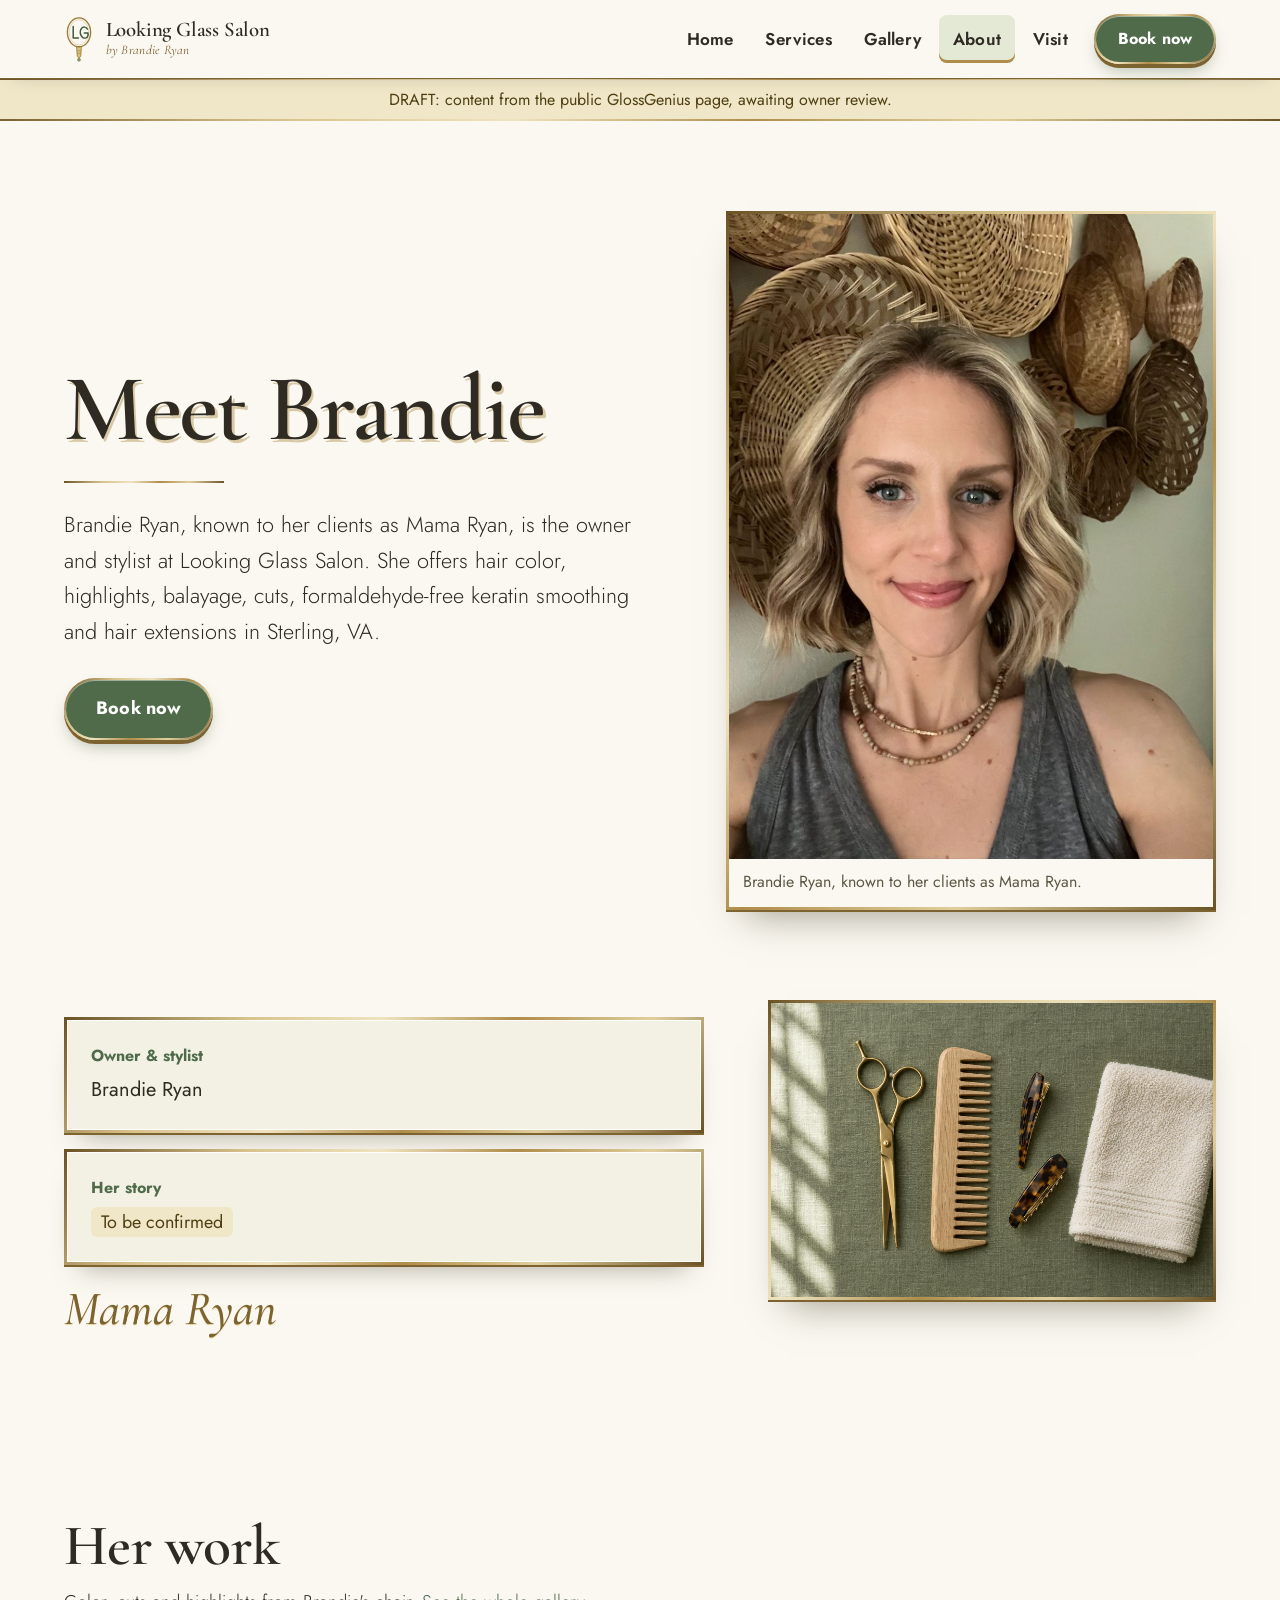
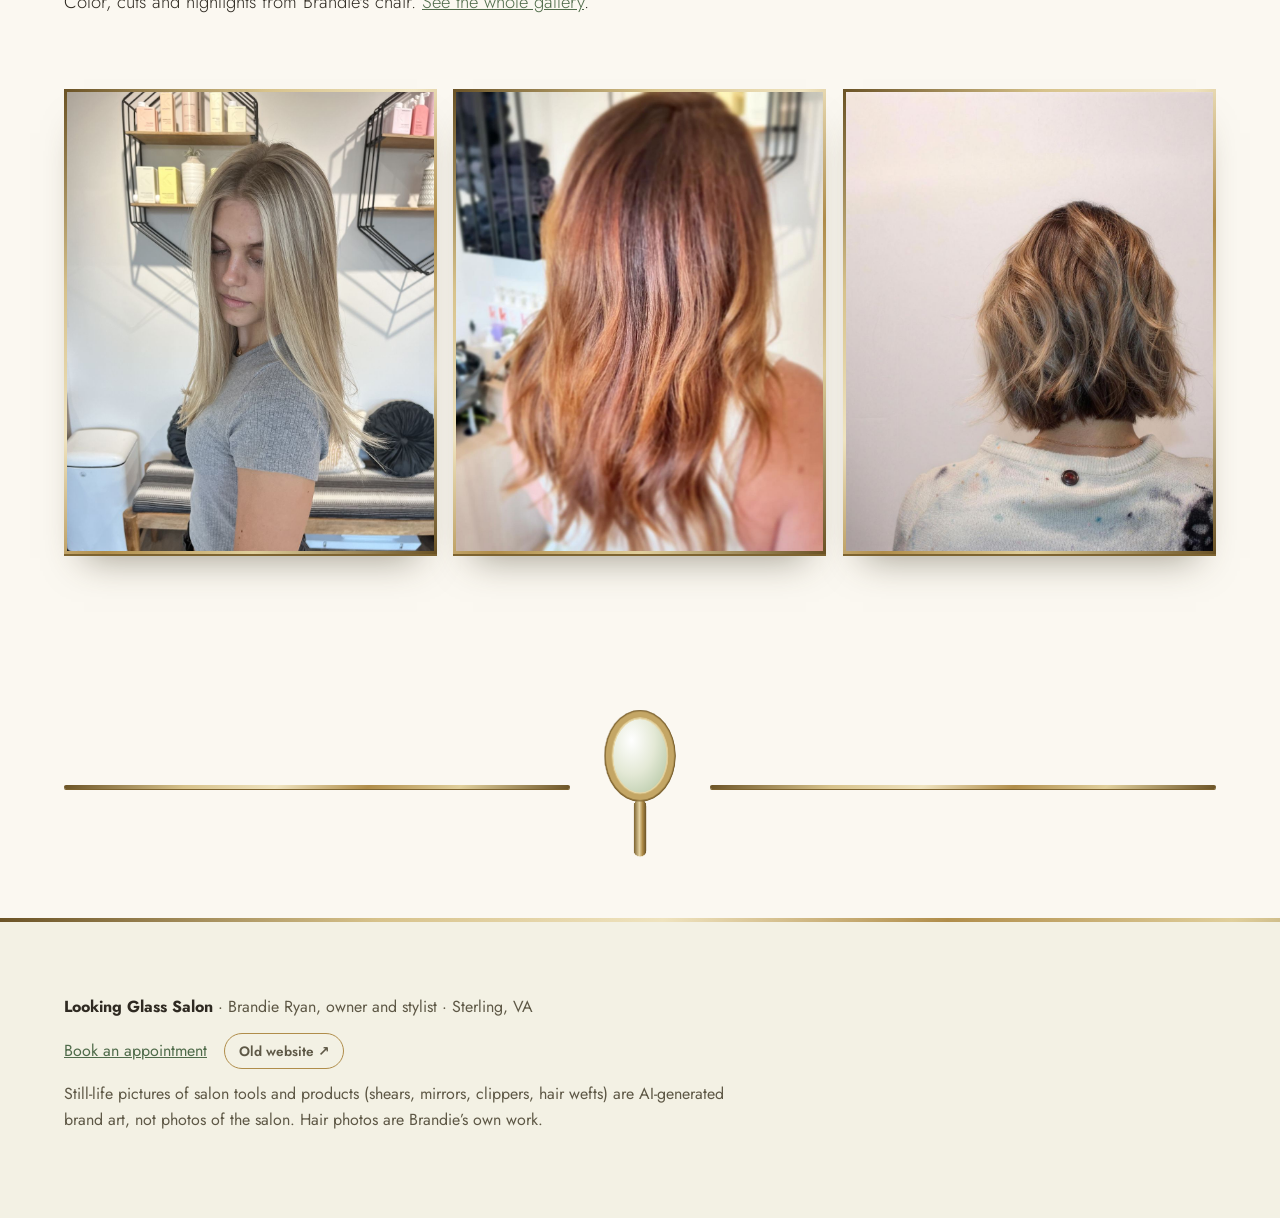
==== about.html @ b1e510aa "Looking Glass Salon site: starting point Copied from the first version of the site as it was before " ====
<!doctype html>
<html lang="en">
<head>
<meta charset="utf-8">
<meta name="viewport" content="width=device-width,initial-scale=1">
<title>Meet Brandie Ryan | Looking Glass Salon</title>
<meta name="description" content="Meet Brandie Ryan, owner and stylist at Looking Glass Salon in Sterling, VA.">
<meta name="robots" content="noindex">
<!-- REVIEW: remove noindex, add canonical + og:image + LocalBusiness JSON-LD once domain and facts are approved. -->
<link rel="icon" href="assets/favicon.svg" type="image/svg+xml">
<link rel="preconnect" href="https://fonts.googleapis.com">
<link rel="preconnect" href="https://fonts.gstatic.com" crossorigin>
<link rel="stylesheet" href="https://fonts.googleapis.com/css2?family=Cormorant+Garamond:ital,wght@0,400..700;1,400..700&family=Jost:wght@300..700&display=swap">
<link rel="stylesheet" href="css/style.css">
</head>
<body data-page="about">
<header id="site-header"></header>
<main id="main">
<section class="phero wrap">
<div><h1 class="rv">Meet Brandie</h1>
<p class="lede rv">Brandie Ryan, known to her clients as Mama Ryan, is the owner and stylist at Looking Glass Salon. She offers hair color, highlights, balayage, cuts, formaldehyde-free keratin smoothing and hair extensions in Sterling, VA.</p>
<p class="rv"><a class="btn big" data-book>Book now</a></p></div>
<figure class="pic brandie rv"><img src="assets/brandie.jpg" width="900" height="1200" alt="Brandie Ryan smiling, with a wavy blonde bob, in front of a wall of woven baskets" decoding="async"><figcaption>Brandie Ryan, known to her clients as Mama Ryan.</figcaption></figure>
</section>
<section class="wrap about-body">
<dl class="facts" style="grid-template-columns:1fr;padding:0">
<div class="fact rv"><dt>Owner &amp; stylist</dt><dd data-fact="owner.name"></dd></div>
<div class="fact rv"><dt>Her story</dt><dd data-fact="owner.bio"></dd></div>
<p class="sig rv" aria-hidden="true">Mama Ryan</p>
</dl>
<figure class="pic rv"><img src="assets/art/flatlay.jpg" width="1700" height="1129" alt="Brass shears, a wooden comb, two tortoiseshell clips and a folded towel laid out on sage-green linen" decoding="async"></figure>
</section>
<section class="wrap sec-h" aria-labelledby="work-h2">
<h2 id="work-h2" class="rv">Her work</h2>
<p class="rv">Color, cuts and highlights from Brandie's chair. <a href="gallery.html">See the whole gallery</a>.</p>
</section>
<section class="band wrap" aria-label="Examples of her work">
<figure class="pic rv"><img src="assets/gallery/ryan-48.jpg" width="1050" height="1400" alt="Long, straight blonde hair with a soft honey root blend" decoding="async"></figure><figure class="pic rv"><img src="assets/gallery/ryan-25.jpg" width="1050" height="1400" alt="Back view of long wavy copper hair with golden ends" decoding="async"></figure><figure class="pic rv"><img src="assets/hero/hero-bob.jpg" width="2000" height="1324" alt="Back view of a short, wavy bob with brown and caramel highlights against a plain wall" decoding="async"></figure>
</section>
</main>
<footer id="site-footer"></footer>
<script src="js/content.js"></script>
<script src="js/site.js"></script>
</body>
</html>
---- css/style.css ----
/* Looking Glass Salon. Earthy palette: warm cream and pale wood, sage and moss greens, muted brass trim. 3D depth on cards, photos, buttons and type. */
:root{color-scheme:light;--bg:#fbf8f1;--step1:#f3f1e4;--step2:#e4e9d6;--step3:#ebdfc6;--ink:#2f2a22;--muted:#5e5846;--accent:#4f6b4a;--accent-ink:#ffffff;
  --cream:#eadfc9;--cream-ink:#2f2a22;--plum:#3f5a3c;--warn:#f0e7c8;--warn-ink:#4f3f12;--pad:clamp(20px,5vw,72px);
  --gold:#b08d4a;--gold-lo:#7d6330;--gold-hi:#e3d2a2;
  --gold-grad:linear-gradient(135deg,#6b5326 0%,#d7c28b 24%,#efe3bf 42%,#b08d4a 60%,#e0cf9c 78%,#6b5326 100%)}
*{box-sizing:border-box}
html{scroll-behavior:smooth}
body{margin:0;background:var(--bg);color:var(--ink);font:400 1.0625rem/1.65 "Jost","Jost",system-ui,sans-serif}
h1,h2,h3,.brand,.btn,nav a,.menu-btn,.chips button,.svc-price,.svc-time,.svc-book{font-family:"Jost","Jost",system-ui,sans-serif}
h1,h2,h3{letter-spacing:-.03em;line-height:1.02;margin:0}
a{color:var(--accent)}
:focus-visible{outline:3px solid var(--accent);outline-offset:3px}
img{display:block;max-width:100%;height:auto}
.wrap{max-width:1440px;margin-inline:auto;padding-inline:var(--pad)}
.skip{position:absolute;left:-999px}.skip:focus{left:8px;top:8px;background:var(--step2);padding:8px;z-index:30}

/* header */
.bar{display:flex;flex-wrap:wrap;align-items:center;gap:12px;padding:14px var(--pad);max-width:1440px;margin:auto}
.brand{font-weight:800;font-size:1.2rem;color:var(--ink);text-decoration:none;margin-right:auto;letter-spacing:-.02em}
nav{display:flex;gap:4px;flex-wrap:wrap}
nav a{padding:10px 14px;color:var(--ink);text-decoration:none;border-radius:8px;min-height:44px;display:inline-flex;align-items:center;font-weight:600}
nav a:hover{background:var(--step2)}
nav a[aria-current]{background:var(--step2)}
.btn{--btn-bg:var(--accent);display:inline-flex;align-items:center;justify-content:center;min-height:44px;padding:10px 22px;border:2px solid transparent;
  background:linear-gradient(var(--btn-bg),var(--btn-bg)) padding-box,var(--gold-grad) border-box;color:var(--accent-ink);border-radius:999px;text-decoration:none;font-weight:700;font-size:1rem;
  box-shadow:0 4px 0 var(--gold-lo),0 10px 18px -6px rgba(63,90,60,.45),inset 0 1px 0 rgba(255,255,255,.45);transition:transform .15s ease-out,box-shadow .15s ease-out}
.btn:hover{transform:translateY(-2px);box-shadow:0 6px 0 var(--gold-lo),0 14px 22px -6px rgba(63,90,60,.5),inset 0 1px 0 rgba(255,255,255,.45)}
.btn:active{transform:translateY(3px);box-shadow:0 1px 0 var(--gold-lo),0 3px 8px -3px rgba(63,90,60,.4),inset 0 1px 0 rgba(255,255,255,.3)}
.btn.big{padding:14px 30px;font-size:1.125rem}
.cream .btn,.close .btn,.other-side .btn{--btn-bg:var(--plum);color:#fff}
.menu-btn{display:none;min-height:44px;padding:0 16px;background:var(--step2);border:0;color:var(--ink);border-radius:8px;font-size:1rem;font-weight:600}
@media(max-width:700px){.menu-btn{display:block}nav{display:none;order:5;width:100%;flex-direction:column}nav.open{display:flex}}
.review-banner{margin:0;padding:8px var(--pad);background:var(--warn);color:var(--warn-ink);font:1rem "Jost",system-ui,sans-serif;text-align:center}
.tbc{background:var(--warn);color:var(--warn-ink);padding:2px 10px;border-radius:6px;font:.9em "Jost",system-ui,sans-serif}
.float-book{position:fixed;right:16px;bottom:16px;z-index:20}

/* inner page opener: one big title, one plain sentence, one picture */
.phero{display:grid;grid-template-columns:minmax(0,1.1fr) minmax(0,.9fr);gap:clamp(24px,5vw,80px);align-items:center;padding-block:clamp(40px,7vw,96px)}
.phero h1{font-size:clamp(2.8rem,7.4vw,7rem);line-height:.95;letter-spacing:-.04em;font-weight:800}
.lede{margin:24px 0 28px;font-size:clamp(1.15rem,1.7vw,1.4rem);max-width:30em}
.pic{margin:0;position:relative;overflow:hidden}
.pic img{width:100%;object-fit:cover}
.pic figcaption{margin-top:10px;font-size:1rem;color:var(--muted)}
.pic.panel{background:var(--cream);padding:clamp(16px,3vw,40px)}
.pic.panel img{mix-blend-mode:multiply}
.pic.panel figcaption{color:#5e5846}
.pic.tall img{aspect-ratio:4/5;object-position:center 30%}
@media(max-width:860px){.phero{grid-template-columns:1fr}}

/* services */
.trust{display:flex;flex-wrap:wrap;gap:8px 28px;margin:0 0 24px;font:600 1rem "Jost",system-ui,sans-serif;color:var(--muted)}
.chips{display:flex;flex-wrap:wrap;gap:8px;margin:0 0 28px}
.chips button{min-height:44px;padding:0 20px;border-radius:999px;border:2px solid transparent;background:var(--step2);color:var(--ink);font-weight:600;font-size:1rem;cursor:pointer;transition:transform .15s ease-out}
.chips button:hover{transform:translateY(-2px)}.chips button:active{transform:scale(.97)}
.chips button[aria-pressed="true"]{background:linear-gradient(var(--accent),var(--accent)) padding-box,var(--gold-grad) border-box;color:var(--accent-ink)}
.svc-grid{display:grid;grid-template-columns:repeat(auto-fill,minmax(280px,1fr));gap:16px;padding-bottom:clamp(48px,8vw,120px)}
.svc-card{display:flex;flex-direction:column;padding:24px;border-radius:0;background:var(--step1);transition:transform .15s ease-out,background .2s}
.svc-card:hover{background:var(--step2)}
.svc-card h3{margin:0 0 10px;font-size:1.5rem;line-height:1.1}
.svc-desc{margin:0 0 18px;color:var(--muted);font-size:1rem}
.svc-foot{margin-top:auto;display:flex;justify-content:space-between;align-items:flex-end;gap:12px}
.svc-price{display:block;font-weight:800;font-size:2rem;letter-spacing:-.03em}
.svc-time{display:block;font-size:1rem;color:var(--muted)}
.svc-book{display:inline-flex;align-items:center;min-height:44px;padding:0 4px;font-weight:700;font-size:1rem;color:var(--accent);text-decoration:none}
.svc-book:hover{text-decoration:underline}

/* home: steps, split, close */
.steps h2{padding-block:clamp(48px,7vw,96px) 24px}
.steps ol{list-style:none;margin:0;padding:0}
.steps li{display:grid;grid-template-columns:minmax(0,1fr) minmax(0,.8fr);gap:clamp(16px,4vw,64px);align-items:end;padding:clamp(28px,4vw,56px) var(--pad)}
.steps li:nth-child(1){background:var(--step1)}.steps li:nth-child(2){background:var(--step2)}.steps li:nth-child(3){background:var(--step3)}
.steps h3{font-size:clamp(3.2rem,10.5vw,10rem);line-height:.9;letter-spacing:-.05em;font-weight:800}
.steps p{margin:0;font-size:1.25rem;max-width:26em}
@media(max-width:760px){.steps li{grid-template-columns:1fr}}
.split{display:grid;grid-template-columns:minmax(0,.85fr) minmax(0,1fr);gap:clamp(24px,5vw,80px);align-items:center;padding-block:clamp(56px,9vw,140px)}
.split h2{font-size:clamp(2.4rem,5vw,4.5rem);margin-bottom:24px}
.line{display:block;padding:18px 0;color:var(--ink);text-decoration:none;transition:transform .2s ease-out}
.line:hover{transform:translateX(8px)}
.line strong{display:block;font:800 1.5rem/1.15 "Jost",system-ui,sans-serif;letter-spacing:-.02em;color:var(--accent)}
.line span{display:block;margin-top:4px;color:var(--muted);font-size:1rem}
@media(max-width:860px){.split{grid-template-columns:1fr}}
.close{background:var(--cream);color:var(--cream-ink);padding:clamp(56px,10vw,150px) var(--pad)}
.close h2{font-size:clamp(3rem,11vw,10.5rem);line-height:.9;letter-spacing:-.05em;font-weight:800;max-width:10em}
.close p{margin:24px 0 28px;font-size:1.25rem;max-width:28em}

/* gallery, about, visit */
.grid{display:grid;grid-template-columns:repeat(auto-fill,minmax(260px,1fr));gap:16px;padding-bottom:clamp(40px,6vw,80px)}
.ph{display:grid;place-items:center;aspect-ratio:4/5;background:var(--step2);color:var(--muted);font:1rem "Jost",system-ui,sans-serif;text-align:center;padding:16px}
.grid figcaption{margin-top:10px;font-size:1rem;color:var(--muted);max-width:26em}
.facts{display:grid;grid-template-columns:repeat(auto-fit,minmax(280px,1fr));gap:16px;padding-bottom:clamp(40px,6vw,96px)}
.fact{background:var(--step1);padding:24px}
.fact dt{font:700 1rem "Jost",system-ui,sans-serif;color:var(--accent);margin-bottom:6px}
.fact dd{margin:0;font-size:1.25rem}
.prose{max-width:34em;font-size:1.25rem}
.about-body{display:grid;grid-template-columns:minmax(0,1fr) minmax(0,.7fr);gap:clamp(24px,5vw,80px);align-items:start;padding-bottom:clamp(48px,8vw,120px)}
@media(max-width:860px){.about-body{grid-template-columns:1fr}}
.other-side .btn{--btn-bg:var(--plum)}

/* footer */
footer{background:var(--step1);padding:clamp(40px,6vw,72px) var(--pad);font-size:1rem;color:var(--muted)}
footer p{margin:0 0 12px;max-width:42em}
footer strong{color:var(--ink)}

/* entrance motion: only when script runs and motion is allowed */
.js .rv{opacity:0;transform:translateY(26px);transition:opacity .7s ease-out,transform .8s cubic-bezier(.2,.7,.2,1)}
.js .rv.in{opacity:1;transform:none}
.js .rv.in.done{transition:transform .15s ease-out,background .2s,opacity .2s}
.js .pic img{transform:scale(1.08);transition:transform 1.8s cubic-bezier(.2,.7,.2,1)}
.js .pic.in img{transform:none}
@media(prefers-reduced-motion:reduce){html{scroll-behavior:auto}.btn,.line,.svc-card,.chips button{transition:none}}

/* ---- hero 3D, chrome wordmark, portal ---- */
.hero3d{height:360vh;position:relative;background:#fff;color:var(--ink)}
.hero3d .stage{position:sticky;top:0;height:100vh;height:100svh;overflow:hidden;
  background:radial-gradient(ellipse at 50% 40%,#dfe6cf 0%,#fbf8f1 70%)}
.hero3d canvas{position:absolute;inset:0;width:100%;height:100%;display:block}
.wordmark{z-index:2;position:absolute;inset:0;display:flex;flex-direction:column;align-items:flex-start;justify-content:center;text-align:left;
  padding:0 6vw;max-width:58%;will-change:transform,opacity;--shine:50%;transform-origin:left center;animation:wm-in .8s backwards ease-out}
.hero3d.tall .wordmark{max-width:none;align-items:center;justify-content:flex-start;text-align:center;padding:clamp(70px,13vh,130px) 8px 0;transform-origin:center top}
@keyframes wm-in{from{opacity:0;filter:blur(8px)}to{opacity:1;filter:none}}
.wordmark h1{margin:0;font-family:"Jost","Jost",system-ui,sans-serif;font-weight:800;letter-spacing:-.03em;
  font-size:clamp(2.6rem,9vw,8.5rem);line-height:.95}
.wordmark .chrome{display:block}
.hero3d.tall .wordmark h1{font-size:clamp(2.6rem,15vw,6rem)}
.hero3d.tall .wordmark .chrome{display:inline}
.chrome{display:inline-block;color:transparent;-webkit-background-clip:text;background-clip:text;
  background-image:linear-gradient(105deg,#6b5326 0%,#c4a665 16%,#8a6c2f 30%,#8fa883 46%,#4f6b4a 56%,#b08d4a 70%,#d7c28b 82%,#6b5326 100%);
  background-size:260% 100%;background-position:var(--shine) 50%;
  filter:drop-shadow(0 1px 0 #5c4220) drop-shadow(0 3px 0 #7d6330) drop-shadow(0 10px 14px rgba(100,80,40,.3))}
.salon{margin:18px 0 0;max-width:26em;font:500 clamp(1.15rem,2vw,1.35rem)/1.4 "Jost",system-ui,sans-serif;color:var(--muted)}
.cue{position:absolute;bottom:28px;left:0;right:0;text-align:center;margin:0;font:500 .95rem "Jost",system-ui,sans-serif;color:var(--muted)}
.tilt-btn{position:absolute;top:12px;right:12px;z-index:3;min-height:44px;padding:0 16px;border-radius:999px;border:1px solid #b08d4a;background:#fff;color:var(--plum);font:600 .95rem "Jost",system-ui,sans-serif}
.tilt-btn[hidden]{display:none}
.flash{position:absolute;inset:0;opacity:0;pointer-events:none;
  background:radial-gradient(circle at 50% 50%,#fff 0%,#f1eedd 45%,#b9c8a5 100%)}
.other-side{position:absolute;inset:0;opacity:0;display:flex;flex-direction:column;align-items:center;justify-content:center;
  text-align:center;padding:0 20px;color:#2f2a22;background:radial-gradient(ellipse at 50% 45%,#fff 0%,#f4f2e6 45%,#dfe6cf 100%);
  pointer-events:none;transition:opacity .9s ease-out}
.other-side.on{opacity:1;pointer-events:auto}
/* the line starts mirrored, then turns once in 3D to read the right way */
.other-side .through{margin:0;font:italic 500 clamp(2.4rem,7.5vw,5.6rem)/1.08 "Cormorant Garamond",Georgia,serif;letter-spacing:-.01em;color:#2f2a22;
  transform:perspective(1200px) rotateY(-180deg);opacity:0;
  transition:transform 2.2s cubic-bezier(.45,0,.2,1) .2s,opacity 1s ease-out .2s}
.other-side.on .through{transform:perspective(1200px) rotateY(0);opacity:1}
.os-eyebrow{margin:0 0 14px;font:600 .85rem/1 "Jost",system-ui,sans-serif;letter-spacing:.32em;text-transform:uppercase;color:var(--gold-lo)}
.os-rule{display:block;width:0;height:2px;margin:0 auto 26px;background:var(--gold-grad);transition:width 1.4s cubic-bezier(.22,1,.36,1) .1s}
.other-side.on .os-rule{width:min(220px,50vw)}
.other-side .os-eyebrow,.other-side .sub,.other-side .os-cta{opacity:0;transform:translateY(14px);transition:opacity .9s ease-out,transform 1.1s cubic-bezier(.22,1,.36,1)}
.other-side.on .os-eyebrow{opacity:1;transform:none;transition-delay:.05s}
.other-side.on .sub{opacity:1;transform:none;transition-delay:1.7s}
.other-side.on .os-cta{opacity:1;transform:none;transition-delay:2s}
.other-side .sub{margin:22px 0 28px;font:italic 1.2rem/1.5 "Cormorant Garamond",Georgia,serif;color:#5e5846}
.other-side .os-cta{margin:0}
.other-side .btn{--btn-bg:var(--plum);color:#fff}
/* CSS mirror shows only if 3D cannot run */
.css-mirror{display:none}
.hero3d.no3d .css-mirror{display:block;position:absolute;left:50%;top:50%;width:min(46vw,260px);aspect-ratio:3/4;transform:translate(-50%,-50%);
  border-radius:50%;border:10px solid #b08d4a;background:linear-gradient(135deg,#a9bf9a,#dfe6cf 45%,#f6f3e4 75%,#fff);
  box-shadow:0 0 60px rgba(100,80,40,.3)}
.hero3d.no3d canvas,.hero3d.no3d .tilt-btn{display:none}
.hero3d.no3d{height:auto}.hero3d.no3d .stage{position:relative;height:auto;min-height:100svh}
.hero3d.no3d .other-side{position:relative;opacity:1;margin-top:60vh;padding:48px 20px}
.hero3d.no3d .other-side .through{transform:none}
@media(prefers-reduced-motion:reduce){
  .hero3d{height:auto}.hero3d .stage{position:relative;height:auto;min-height:100svh}
  .hero3d .flash{display:none}.hero3d .cue{position:absolute;bottom:28px;left:0;right:0;text-align:center;margin:0;font:500 .95rem "Jost",system-ui,sans-serif;color:var(--muted)}
  .hero3d .other-side{position:relative;opacity:1!important;margin-top:60vh;padding:48px 20px;pointer-events:auto}
  .hero3d .other-side *{transition:none!important;opacity:1!important;transform:none!important}
  .hero3d .other-side .os-rule{width:min(220px,50vw)}
  .hero3d .other-side .through{transform:none}
}


.band{display:grid;grid-template-columns:repeat(2,minmax(0,1fr));gap:16px;padding-block:clamp(24px,4vw,56px) clamp(56px,8vw,120px)}
@media(max-width:700px){.band{grid-template-columns:1fr}}
.close{display:grid;grid-template-columns:minmax(0,1.2fr) minmax(0,.8fr);gap:clamp(24px,5vw,80px);align-items:center}
.close .pic.panel{background:transparent;padding:0}
@media(max-width:860px){.close{grid-template-columns:1fr}}

.band:has(figure:nth-child(3)){grid-template-columns:repeat(3,minmax(0,1fr))}
@media(max-width:860px){.band:has(figure:nth-child(3)){grid-template-columns:1fr}}
.pic.panel img{object-fit:contain}
.tall-fit img{max-height:min(560px,62vh);width:auto;margin-inline:auto}
.svc-top{display:flex;align-items:baseline;gap:12px;margin-bottom:14px}
.svc-card .svc-book{margin-top:auto}

.svc-card h3{margin:0 0 14px}
.svc-top{align-items:baseline;margin-bottom:12px}
.svc-top .svc-book{margin-left:auto;margin-top:0}
.svc-card .svc-desc{margin:0}

@media(max-width:700px){.bar>.btn{display:none}}

/* gallery tiles and viewer */
.tile{display:block;width:100%;padding:0;border:0;background:var(--step2);cursor:zoom-in;overflow:hidden}
.tile img{width:100%;aspect-ratio:1/1;object-fit:cover;transition:transform .5s cubic-bezier(.2,.7,.2,1)}
.tile:hover img{transform:scale(1.04)}
dialog#lightbox{border:0;padding:0;background:#fff;color:var(--ink);width:min(96vw,1100px);max-height:94vh}
dialog#lightbox::backdrop{background:rgba(40,36,26,.6)}
dialog#lightbox figure{margin:0;padding:12px 12px 72px}
dialog#lightbox img{max-height:76vh;width:auto;max-width:100%;margin-inline:auto;object-fit:contain}
dialog#lightbox figcaption{margin:12px auto 0;max-width:40em;text-align:center;font-size:1rem;color:var(--muted)}
dialog#lightbox button{min-height:44px;padding:0 20px;border:0;border-radius:999px;background:var(--accent);color:var(--accent-ink);font:700 1rem "Jost",system-ui,sans-serif;cursor:pointer}
dialog#lightbox .close{position:absolute;top:12px;right:12px;background:var(--step2);color:var(--ink)}
dialog#lightbox .nav{position:absolute;left:0;right:0;bottom:14px;display:flex;justify-content:center;gap:12px}
dialog#lightbox .nav[hidden]{display:none}

.ph{align-content:center;gap:6px}
.ph strong{font:800 clamp(1.5rem,3vw,2.2rem)/1 "Jost",system-ui,sans-serif;letter-spacing:-.03em;color:var(--ink)}
@media(max-width:600px){.grid{grid-template-columns:repeat(2,minmax(0,1fr));gap:10px}.ph{aspect-ratio:1/1}}
@media(max-width:600px){.ph{padding:20px}.ph strong{font-size:1.3rem;overflow-wrap:anywhere}}
.grid figure{margin:0}


/* ---- gold, white and pink: gold lining, 3D depth ---- */
.review-banner{border-block:2px solid;border-image:var(--gold-grad) 1}
footer{border-top:4px solid;border-image:var(--gold-grad) 1}
nav a[aria-current]{box-shadow:inset 0 -3px 0 var(--gold)}
.steps li{border-top:3px solid;border-image:var(--gold-grad) 1}
.close{border-block:4px solid;border-image:var(--gold-grad) 1}

/* extruded gold edge on big type */
.phero h1,.steps h3,.close h2,.split h2{text-shadow:.012em .012em 0 #e3d2a2,.024em .024em 0 #c4a665,.036em .036em 0 #b08d4a,.048em .048em 0 #9a7a38,.06em .06em 0 #7d6330,.09em .1em .12em rgba(90,70,40,.28)}

/* gold-lined frames: pictures, tiles, cards, fact boxes */
.pic,.tile,.svc-card,.fact{position:relative;border:3px solid;border-image:var(--gold-grad) 1;
  box-shadow:0 2px 0 var(--gold-lo),0 24px 36px -20px rgba(70,62,40,.5)}
.pic figcaption{padding:0 14px 12px}
.pic.panel figcaption{padding:0}
.svc-card,.fact{background:var(--step1);box-shadow:inset 0 0 0 1px rgba(255,255,255,.9),0 2px 0 var(--gold-lo),0 18px 28px -18px rgba(70,62,40,.5)}
.svc-card:hover{background:#fff}
.svc-price{color:var(--plum)}
.tile{border-width:3px}
dialog#lightbox{border:4px solid;border-image:var(--gold-grad) 1;box-shadow:0 30px 80px rgba(50,44,30,.5)}
dialog#lightbox .close{border:2px solid transparent;background:linear-gradient(var(--step2),var(--step2)) padding-box,var(--gold-grad) border-box}
dialog#lightbox button:not(.close){border:2px solid transparent;background:linear-gradient(var(--accent),var(--accent)) padding-box,var(--gold-grad) border-box}

/* depth: layers inside tilted cards float above the card */
.svc-card,.fact,.pic,.tile{transform-style:preserve-3d;will-change:transform}
.svc-card h3{transform:translateZ(22px)}
.svc-top{transform:translateZ(34px)}
.fact dt,.fact dd{transform:translateZ(18px)}
.svc-card::after,.fact::after,.pic::after,.tile::after{content:"";position:absolute;inset:0;pointer-events:none;opacity:0;transition:opacity .25s;
  background:radial-gradient(circle at var(--mx,50%) var(--my,50%),rgba(255,236,170,.55),rgba(255,236,170,0) 55%)}
.is-tilting::after{opacity:1}
.is-tilting{box-shadow:0 2px 0 var(--gold-lo),0 34px 44px -22px rgba(70,62,40,.6)}

/* spinning gold mirror emblem above the footer */
.emblem{display:flex;align-items:center;gap:clamp(12px,3vw,32px);padding:clamp(28px,5vw,56px) var(--pad);max-width:1440px;margin:auto}
.emblem::before,.emblem::after{content:"";flex:1;height:4px;border-radius:4px;background:var(--gold-grad);box-shadow:0 1px 0 var(--gold-lo)}
.emb{position:relative;width:76px;height:150px;perspective:700px;flex:none}
.emb-in{position:absolute;inset:0;transform-style:preserve-3d;animation:emb-spin 10s linear infinite}
.emb i{position:absolute;display:block;transform-style:preserve-3d}
.emb .rim{left:4px;top:0;width:68px;height:88px;border:6px solid #c4a665;border-radius:50%;box-sizing:border-box;box-shadow:inset 0 0 0 1px #e8d9aa,0 0 0 1px #7d6330}
.emb .face{left:10px;top:6px;width:56px;height:76px;border-radius:50%;background:radial-gradient(ellipse at 35% 30%,#fff 0%,#e4e9d6 45%,#a9bf9a 100%)}
.emb .grip{left:32px;top:88px;width:12px;height:56px;border-radius:6px;background:linear-gradient(90deg,#7d6330,#e3d2a2 45%,#b08d4a 70%,#6b5326)}
@keyframes emb-spin{to{transform:rotateY(360deg)}}
@media(prefers-reduced-motion:reduce){.emb-in{animation:none;transform:rotateY(-25deg)}.btn,.btn:hover,.btn:active{transition:none}.svc-card,.fact,.pic,.tile{will-change:auto}}


/* ---- booking preview ---- */
.bk{padding-block:clamp(24px,4vw,48px) clamp(48px,8vw,96px)}
.bk-demo{margin:0 0 20px;padding:12px 16px;background:var(--warn);color:var(--warn-ink);font:1rem/1.45 "Jost",system-ui,sans-serif;border:2px solid;border-image:var(--gold-grad) 1}
.bk-title{font-size:clamp(2.4rem,6vw,4.5rem);letter-spacing:-.04em;margin-bottom:24px;text-shadow:.012em .012em 0 #e3d2a2,.024em .024em 0 #c4a665,.036em .036em 0 #b08d4a,.048em .048em 0 #7d6330}
.bk-steps{list-style:none;display:flex;gap:6px;margin:0 0 28px;padding:0;counter-reset:s;font:600 .95rem "Jost",system-ui,sans-serif;flex-wrap:wrap}
.bk-steps li{counter-increment:s;display:flex;align-items:center;gap:8px;padding:6px 14px 6px 6px;border-radius:999px;background:var(--step1);color:var(--muted)}
.bk-steps li::before{content:counter(s);display:grid;place-items:center;width:28px;height:28px;border-radius:50%;background:#fff;border:2px solid var(--gold);color:var(--gold-lo);font-weight:800}
.bk-steps li.now{background:var(--step2);color:var(--ink)}
.bk-steps li.now::before{background:var(--gold-grad);color:#3b2a08;border-color:var(--gold-lo)}
.bk-steps li.done::before{content:"\2713";background:var(--plum);color:#fff;border-color:var(--gold)}
@media(max-width:700px){.bk-steps li:not(.now){font-size:0;padding:4px}.bk-steps li:not(.now)::before{font-size:.85rem}}
.bk-layout{display:grid;grid-template-columns:minmax(0,1fr) 340px;gap:clamp(20px,3vw,40px);align-items:start}
@media(max-width:900px){.bk-layout{grid-template-columns:1fr}.bk-sum{order:-1}}
.bk-panel h2{font-size:clamp(1.8rem,3vw,2.4rem);margin:0 0 16px;outline:none}
.bk-sum{position:sticky;top:16px;background:var(--step1);padding:22px;border:3px solid;border-image:var(--gold-grad) 1;box-shadow:0 2px 0 var(--gold-lo),0 24px 36px -20px rgba(70,62,40,.5);font-family:"Jost",system-ui,sans-serif}
.bk-sum h2{font-size:1.3rem;margin:0 0 12px}
.bk-muted{color:var(--muted);font-size:1rem;margin:0 0 14px}
.bk-lines{list-style:none;margin:0 0 12px;padding:0}
.bk-lines li{display:flex;justify-content:space-between;gap:12px;padding:8px 0;border-bottom:1px solid #d9dcc8;font-size:1rem}
.bk-total{display:flex;justify-content:space-between;align-items:baseline;margin:8px 0 4px;font-size:1rem}
.bk-total strong{font-size:1.8rem;color:var(--plum);letter-spacing:-.02em}
.bk-when{margin:12px 0 0;padding:10px 12px;background:#fff;border-left:4px solid var(--gold);font-weight:600;font-size:1rem}
.bk-dep{margin:12px 0 0;font-size:.95rem;color:var(--warn-ink);background:var(--warn);padding:8px 12px}
.bk-list{display:grid;gap:14px}
.bk-svc{display:grid;grid-template-columns:120px minmax(0,1fr) auto;gap:18px;align-items:center;padding:14px;background:#fff;border:2px solid;border-image:var(--gold-grad) 1;box-shadow:0 2px 0 var(--gold-lo),0 16px 26px -20px rgba(70,62,40,.5)}
.bk-svc.picked{background:var(--step1)}
.bk-thumb{width:120px;aspect-ratio:1;overflow:hidden;background:var(--step2)}
.bk-thumb img{width:100%;height:100%;object-fit:cover}
.bk-icon{display:grid;place-items:center;background:radial-gradient(circle at 35% 30%,#fff,var(--step2) 70%)}
.bk-icon svg{width:46%;fill:#b08d4a;stroke:#7d6330;filter:drop-shadow(0 2px 0 #7d6330)}
.bk-info h3{font-size:1.25rem;margin:0 0 6px;line-height:1.15}
.bk-info p{margin:0 0 6px;font-size:.98rem;color:var(--muted);line-height:1.45}
.bk-meta{display:flex;gap:14px;align-items:baseline;font-family:"Jost",system-ui,sans-serif}
.bk-meta strong{font-size:1.2rem;color:var(--plum)}
@media(max-width:640px){.bk-svc{grid-template-columns:84px minmax(0,1fr)}.bk-thumb{width:84px}.bk-select{grid-column:1/-1}}
.bk-back{min-height:44px;padding:0 4px;margin-bottom:8px;border:0;background:none;color:var(--accent);font:700 1rem "Jost",system-ui,sans-serif;cursor:pointer}
.bk-extras{display:grid;gap:10px}
.bk-extra{display:grid;grid-template-columns:56px minmax(0,1fr) auto 36px;gap:14px;align-items:center;width:100%;padding:10px 14px 10px 10px;text-align:left;background:#fff;color:var(--ink);font:1rem "Jost",system-ui,sans-serif;cursor:pointer;border:2px solid;border-image:var(--gold-grad) 1}
.bk-extra[aria-pressed="true"]{background:var(--step2)}
.bk-mini{width:56px;aspect-ratio:1;overflow:hidden}.bk-mini img{width:100%;height:100%;object-fit:cover}
.bk-xname{font-weight:700}.bk-xname small{display:block;font-weight:400;color:var(--muted);font-size:.9rem}
.bk-xprice{font-weight:700;color:var(--plum)}
.bk-check{display:grid;place-items:center;width:32px;height:32px;border-radius:50%;border:2px solid var(--gold);color:var(--gold-lo);font-weight:800}
.bk-extra[aria-pressed="true"] .bk-check{background:var(--plum);color:#fff}
.bk-next{margin:24px 0 0}
.btn[disabled]{opacity:.45;cursor:not-allowed;transform:none}
.bk-days{display:flex;gap:8px;overflow-x:auto;padding:4px 2px 12px;scroll-snap-type:x mandatory}
.bk-day{flex:none;scroll-snap-align:start;display:flex;flex-direction:column;align-items:center;gap:2px;width:72px;padding:10px 0;background:#fff;color:var(--ink);font:1rem "Jost",system-ui,sans-serif;cursor:pointer;border:2px solid;border-image:var(--gold-grad) 1}
.bk-day strong{font-size:1.5rem}.bk-day small{font-size:.8rem;color:var(--muted)}
.bk-day[aria-pressed="true"]{background:var(--plum);color:#fff}.bk-day[aria-pressed="true"] small{color:#e8ecd9}
.bk-day:disabled{opacity:.45;cursor:not-allowed}
.bk-sub{font-size:1.2rem;margin:16px 0 12px}
.bk-times{display:grid;grid-template-columns:repeat(auto-fill,minmax(104px,1fr));gap:8px}
.bk-time{min-height:44px;background:#fff;color:var(--ink);font:600 1rem "Jost",system-ui,sans-serif;cursor:pointer;border:2px solid var(--gold);border-radius:999px}
.bk-time[aria-pressed="true"]{background:var(--plum);color:#fff;border-color:var(--gold-lo);box-shadow:0 3px 0 var(--gold-lo)}
.bk-time:disabled{border-style:dashed;color:#a39b86;text-decoration:line-through;cursor:not-allowed}
.bk-form{max-width:520px}
.bk-field{margin:0 0 16px}
.bk-field label{display:block;margin-bottom:6px;font:700 1rem "Jost",system-ui,sans-serif}
.bk-field input,.bk-field textarea{width:100%;min-height:48px;padding:10px 14px;font:1.05rem "Jost",system-ui,sans-serif;color:var(--ink);background:#fff;border:2px solid var(--gold);border-radius:6px}
.bk-field input:focus,.bk-field textarea:focus{outline:3px solid var(--accent);outline-offset:1px}
.bk-field input[aria-invalid="true"]{border-color:#b3261e}
.bk-err{color:#b3261e;font-weight:600;min-height:0;margin:0}
.bk-small{font-size:.9rem;margin-top:10px}
.bk-done{text-align:center;padding:clamp(20px,4vw,48px) 0}
.bk-done h2{font-size:clamp(2rem,4vw,3rem)}
.bk-done p{font-size:1.15rem}
.bk-seal{width:96px;height:96px;margin:0 auto 20px;display:grid;place-items:center;border-radius:50%;font:800 2.8rem "Jost",system-ui,sans-serif;color:#fff;
  background:radial-gradient(circle at 35% 30%,#7d9a72,var(--plum) 70%);border:5px solid var(--gold);box-shadow:0 0 0 3px var(--gold-hi),0 6px 0 var(--gold-lo),0 20px 30px -10px rgba(63,90,60,.5);
  animation:seal-in .6s cubic-bezier(.2,1.4,.4,1) both}
@keyframes seal-in{from{transform:scale(.3) rotateY(180deg);opacity:0}to{transform:none;opacity:1}}
@media(prefers-reduced-motion:reduce){.bk-seal{animation:none}}


/* ---- classic type: Playfair Display headings, thin gold accent instead of block extrusion ---- */
h1,h2,h3,.brand,.line strong,.svc-price,.wordmark h1,.bk-total strong,.ph strong{font-family:"Cormorant Garamond",Georgia,serif}
h1,h2,h3{font-weight:500;letter-spacing:-.015em;line-height:1.06}
.phero h1,.steps h3,.close h2,.split h2,.bk-title{font-weight:500;letter-spacing:-.02em;text-shadow:.025em .03em 0 rgba(176,141,74,.45)}
.steps h3{font-style:italic;font-weight:400;line-height:1}
.phero h1::after,.close h2::after,.bk-title::after{content:"";display:block;width:min(160px,40%);height:2px;margin-top:.28em;background:var(--gold-grad)}
.line strong{font-weight:600;letter-spacing:0}
.svc-card h3{font-weight:600;letter-spacing:-.005em}
.svc-price{font-weight:600}
.wordmark h1{font-weight:600;letter-spacing:.04em}
.brand{font-weight:600;font-size:1.3rem;letter-spacing:0;display:inline-flex;flex-direction:column;line-height:1.05}
.brand-by{font:italic 400 .82rem/1.2 "Cormorant Garamond",Georgia,serif;color:var(--gold-lo);letter-spacing:.02em;margin-top:2px}
.sig{margin:4px 0 0;font:italic 500 3rem/1 "Cormorant Garamond",Georgia,serif;color:var(--gold-lo);text-shadow:0 1px 0 var(--gold-hi)}

.old-site{display:inline-flex;align-items:center;gap:4px;min-height:36px;margin-left:12px;padding:0 14px;border-radius:999px;border:1px solid var(--gold);color:var(--muted);font:600 .85rem "Jost",system-ui,sans-serif;text-decoration:none}
.old-site:hover{background:#fff;color:var(--ink)}

/* photo strip on the home page */
.work-h{display:flex;justify-content:space-between;align-items:baseline;gap:16px;flex-wrap:wrap;padding-top:clamp(40px,6vw,88px)}
.work-h h2{font-size:clamp(2rem,4vw,3rem)}
.band .pic img{aspect-ratio:4/5;object-fit:cover}

.band .pic img{aspect-ratio:4/5;object-position:center 28%}

/* before/after slider */
.ba{margin:0;position:relative}
.ba-stage{position:relative;overflow:hidden;aspect-ratio:1/2;background:var(--step2)}
.ba{--pos:50%}
.ba-stage img{position:absolute;inset:0;width:100%;height:100%;object-fit:cover;pointer-events:none}
.ba-stage .ba-before{clip-path:inset(0 calc(100% - var(--pos)) 0 0)}
.ba-line{position:absolute;top:0;bottom:0;left:var(--pos);width:3px;margin-left:-1.5px;background:#fff;box-shadow:0 0 0 1px rgba(0,0,0,.15);pointer-events:none}
.ba-knob{position:absolute;top:50%;left:var(--pos);width:44px;height:44px;margin:-22px 0 0 -22px;border-radius:50%;background:#fff;color:#4a3a1c;display:grid;place-items:center;font:700 1rem "Jost",system-ui,sans-serif;pointer-events:none}
.ba-tag{position:absolute;top:10px;padding:4px 12px;border-radius:999px;background:rgba(255,255,255,.9);color:#3a2f1a;font:700 .9rem "Jost",system-ui,sans-serif;pointer-events:none}
.ba-tag.l{left:10px}.ba-tag.r{right:10px}
.ba input[type=range]{position:absolute;inset:0;width:100%;height:100%;margin:0;opacity:0;cursor:ew-resize;-webkit-appearance:none;appearance:none;touch-action:pan-y}
.ba:focus-within .ba-knob{outline:3px solid var(--accent);outline-offset:2px}
.ba figcaption{margin-top:10px;font-size:1rem;color:var(--muted)}
.ba-row{display:grid;grid-template-columns:repeat(auto-fit,minmax(260px,1fr));gap:20px;padding-bottom:clamp(32px,5vw,72px)}
.ba-row.three{grid-template-columns:repeat(3,minmax(0,1fr))}
@media(max-width:760px){.ba-row.three{grid-template-columns:1fr}}
.ba.wide .ba-stage{aspect-ratio:3/4}
.sec-h{padding-top:clamp(32px,5vw,72px)}
.sec-h h2{font-size:clamp(2rem,4.5vw,3.6rem);margin-bottom:10px}
.sec-h p{margin:0 0 20px;max-width:34em;font-size:1.15rem}

/* extensions story */
.story{display:grid;grid-template-columns:repeat(3,minmax(0,1fr));gap:16px;padding-bottom:clamp(32px,5vw,72px)}
.story figure{margin:0}
.story img{width:100%;aspect-ratio:3/4;object-fit:cover;object-position:50% 30%}
.story figcaption{margin-top:10px;font-size:1.05rem}
.story strong{display:block;font:800 1.3rem "Jost",system-ui,sans-serif;letter-spacing:-.02em}
@media(max-width:760px){.story{grid-template-columns:1fr}}

/* behind the chair: silent loops */
.loops{display:grid;grid-template-columns:repeat(auto-fit,minmax(200px,1fr));gap:14px;padding-bottom:clamp(40px,6vw,96px)}
.loops figure{margin:0}
.loops video,.loop video{display:block;width:100%;aspect-ratio:9/16;object-fit:cover;background:var(--step2)}
.loops figcaption{margin-top:8px;font-size:1rem;color:var(--muted)}
.tour{display:grid;grid-template-columns:repeat(3,minmax(0,1fr));gap:14px;padding-bottom:clamp(40px,6vw,96px)}
.tour figure{margin:0}
.tour img{width:100%;aspect-ratio:3/4;object-fit:cover}
.tour figcaption{margin-top:8px;font-size:1rem;color:var(--muted)}
.tour .loop{grid-column:span 1}
@media(max-width:860px){.tour{grid-template-columns:repeat(2,minmax(0,1fr))}}
@media(max-width:520px){.tour{grid-template-columns:1fr}}
.brandie img{aspect-ratio:3/4;object-fit:cover;object-position:50% 22%}
@media(max-width:600px){.loops{grid-template-columns:repeat(2,minmax(0,1fr));gap:10px}.story{gap:12px}}

/* Higgsfield brand art and upscaled heroes */
.banner{margin:0;padding-block:clamp(16px,3vw,40px)}
.banner img{width:100%;aspect-ratio:21/9;object-fit:cover}
.visit-body{display:grid;grid-template-columns:minmax(0,1.2fr) minmax(0,.8fr);gap:clamp(24px,5vw,72px);align-items:start;padding-bottom:clamp(48px,8vw,120px)}
.visit-body .facts{padding-bottom:0}
@media(max-width:860px){.visit-body{grid-template-columns:1fr}}

/* swatch ring */
.ring-wrap{position:relative;margin:8px 0 0}
.ring-wrap canvas{display:block;width:100%;height:clamp(300px,46vw,480px);touch-action:pan-y;cursor:grab;background:var(--step1)}
.ring-wrap canvas:focus-visible{outline:3px solid var(--accent);outline-offset:3px}
.shades.no3d .ring-wrap{display:none}
.shade-bar{display:flex;flex-wrap:wrap;align-items:center;gap:12px;margin:14px 0}
.shade-bar>button:not(.shade-go){width:48px;height:48px;border-radius:50%;border:0;background:var(--step2);color:var(--ink);font:700 1.3rem "Jost",system-ui,sans-serif;cursor:pointer}
.shade-info{display:flex;flex-direction:column;min-width:12em;margin-right:auto}
.shade-name{font:800 clamp(1.6rem,3vw,2.3rem)/1.05 "Jost",system-ui,sans-serif;letter-spacing:-.02em}
.shade-count{font-size:1rem;color:var(--muted)}
.shade-list{display:flex;flex-wrap:wrap;gap:8px;padding-bottom:clamp(16px,3vw,32px)}
.shade-list button{display:inline-flex;align-items:center;gap:8px;min-height:44px;padding:0 16px 0 10px;border:0;border-radius:999px;background:var(--step2);color:var(--ink);font:600 1rem "Jost",system-ui,sans-serif;cursor:pointer}
.shade-list button[aria-pressed="true"]{background:var(--accent);color:var(--accent-ink)}
.shade-list .dot{width:22px;height:22px;border-radius:50%;display:inline-block;box-shadow:inset 0 0 0 1px rgba(0,0,0,.2)}

/* ---- hero v2: no pinned scroll, no mirror. Big shimmering wordmark over the 3D hair ---- */
.hero3d{height:auto}
.hero3d .stage{position:relative;height:min(calc(100svh - 120px),880px);min-height:600px}
.hero3d .wordmark{max-width:none;padding:0 var(--pad);justify-content:center;align-items:flex-start;animation:none}
.hero3d .wordmark h1{font-size:clamp(3.6rem,14.5vw,13.5rem);line-height:.9}
.hero3d .wordmark .chrome{display:block;background-size:300% 100%}
.hero3d .tagline{margin:clamp(14px,2vw,26px) 0 0;font:italic 500 clamp(1.5rem,3.4vw,2.8rem)/1.1 "Cormorant Garamond",Georgia,serif;color:var(--ink)}
.hero3d .salon{margin:10px 0 0;max-width:30em}
.hero-cta{margin:clamp(18px,2.4vw,30px) 0 0}
.hero3d.tall .wordmark{align-items:center;text-align:center;justify-content:flex-start;padding-top:clamp(36px,8vh,90px)}
.hero3d.tall .wordmark h1{font-size:clamp(3.4rem,19vw,8rem)}
.hero3d .cue{z-index:2}
.hero3d.no3d .stage{min-height:520px}
@media(prefers-reduced-motion:reduce){.hero3d .stage{height:auto;min-height:560px}}

/* hover: keep the tilt motion, drop the gold glare and gold hover shadow */
.svc-card::after,.fact::after,.pic::after,.tile::after{display:none!important;background:none!important}
.is-tilting{box-shadow:0 2px 0 var(--gold-lo),0 30px 40px -24px rgba(50,56,44,.35)!important}
.pic:hover,.tile:hover,.svc-card:hover,.fact:hover{filter:none}

/* 3D tour */
.btn.alt{background:var(--step2);color:var(--ink);box-shadow:none;border:2px solid var(--gold);margin-left:8px}
.tour-stage{position:relative;background:var(--step1)}
.tour-stage canvas{display:block;width:100%;height:clamp(340px,56vw,620px);cursor:grab;touch-action:pan-y}
.tour-stage canvas:focus-visible{outline:3px solid var(--accent);outline-offset:3px}
.tour-card{position:absolute;left:14px;bottom:14px;margin:0;width:min(250px,42%);background:#fff;padding:8px;border:3px solid;border-image:var(--gold-grad) 1;pointer-events:none}
.tour-card img{display:block;width:100%;aspect-ratio:4/3;object-fit:cover}
.tour-card figcaption{padding:8px 4px 2px;font-size:.95rem;line-height:1.3;color:var(--ink)}
.tour-card strong{display:block;font:700 1.15rem "Cormorant Garamond",Georgia,serif}
.tour-hint{position:absolute;right:14px;top:12px;margin:0;padding:4px 12px;background:rgba(255,255,255,.85);border-radius:999px;font:600 .9rem "Jost",system-ui,sans-serif;color:var(--ink);pointer-events:none}
.tour-bar{display:flex;align-items:center;gap:12px;margin:14px 0 6px;flex-wrap:wrap}
.tour-bar>button{width:48px;height:48px;border-radius:50%;border:0;background:var(--step2);color:var(--ink);font:700 1.3rem "Jost",system-ui,sans-serif;cursor:pointer}
.tour-count{font:700 1.05rem "Jost",system-ui,sans-serif;min-width:4.5em}
.tour-dots{display:flex;gap:10px;margin-right:auto}
.tour-dots button{width:16px;height:16px;border-radius:50%;border:2px solid var(--gold-lo);background:#fff;cursor:pointer;padding:0}
.tour-dots button[aria-current="true"]{background:var(--accent);border-color:var(--accent)}
.tour-note{margin:6px 0 0;font-size:1rem;color:var(--muted);max-width:44em}
.tour3d.no3d .tour-stage canvas,.tour3d.no3d .tour-hint{display:none}
.tour3d.no3d .tour-card{position:static;width:100%;max-width:420px;pointer-events:auto}
@media(max-width:640px){.tour-card{position:static;width:100%;margin-top:0;border-width:2px}.tour-card img{aspect-ratio:16/9}.tour-hint{top:auto;bottom:8px}}

/* ---- type: Cormorant Garamond for display, Jost for text ---- */
h1,h2,h3,.brand{font-weight:600;letter-spacing:-.01em}
.phero h1,.close h2,.bk-title{font-weight:600;letter-spacing:-.02em}
.hero3d .wordmark h1{font-weight:700;letter-spacing:.01em;font-size:clamp(3.8rem,15.5vw,14.5rem)}
.hero3d.tall .wordmark h1{font-size:clamp(3.6rem,20vw,8.5rem)}
.hero3d .tagline{font-weight:500}
.lede,.sec-h p,.salon{font-weight:300}
.svc-card h3,.line strong,.story strong,.tour-card strong{font-weight:700}
.svc-price,.shade-name{font-weight:600}
nav a,.btn,.chips button,.svc-book,.bk-steps,.shade-list button{letter-spacing:.01em}

/* logo */
.brand{display:flex;align-items:center;gap:12px;line-height:1.05}
.brand-mark{display:block;width:auto;height:46px;flex:none}
.brand-text{display:flex;flex-direction:column}
@media(max-width:520px){.brand-mark{height:38px}}
.bar .brand{display:flex;flex-direction:row;align-items:center;gap:12px}
.bar .brand-by{display:block;margin-top:2px}
.tour-stage canvas{filter:saturate(1.08) contrast(1.04)}
.tour-stage::after{content:"";position:absolute;inset:0;pointer-events:none;background:radial-gradient(ellipse at 50% 45%,rgba(0,0,0,0) 55%,rgba(36,32,18,.3) 100%)}
.tour-card,.tour-hint{z-index:2}
@media(max-width:640px){.tour-stage::after{display:none}.tour-hint{top:10px;bottom:auto}}


/* ---- sticky header: the bar stays at the top so people can switch pages from anywhere ---- */
#site-header{display:contents}
html{scroll-padding-top:84px}
.bar{position:sticky;top:0;z-index:40;max-width:none;margin:0;background:var(--bg);
  padding:14px max(var(--pad),calc((100% - 1440px)/2 + var(--pad)));
  box-shadow:0 1px 0 var(--gold-lo),0 8px 20px -14px rgba(50,56,44,.4);transition:padding .25s ease}
.bar .brand-mark{transition:height .25s ease}
.bar.is-scrolled{padding-block:6px}
.bar.is-scrolled .brand-mark{height:34px}
.bar.is-scrolled .brand-by{display:none}
.bk-sum{top:88px}
.float-book{display:none!important}
@media(max-width:700px){
  .bar{flex-wrap:nowrap;gap:8px}
  .bar .brand{margin-right:auto;min-width:0}
  .bar>.btn{display:inline-flex;min-height:40px;padding:6px 16px;font-size:.95rem}
  .menu-btn{display:block;min-height:40px;padding:0 14px}
  nav{position:absolute;left:0;right:0;top:100%;order:0;width:auto;flex-direction:column;background:var(--bg);padding:8px var(--pad) 14px;box-shadow:0 1px 0 var(--gold-lo),0 16px 24px -14px rgba(0,0,0,.3)}
  nav a{min-height:48px}
  html{scroll-padding-top:72px}
  .bk-sum{top:76px}
}
@media(prefers-reduced-motion:reduce){.bar,.bar .brand-mark{transition:none}}
@media(max-width:700px){
  .bar>.btn{white-space:nowrap;padding:6px 14px;font-size:.9rem;min-height:38px}
  .bar .brand{font-size:1.1rem}
  .bar .brand-by{display:none}
  .bar .brand-mark{height:36px}
}
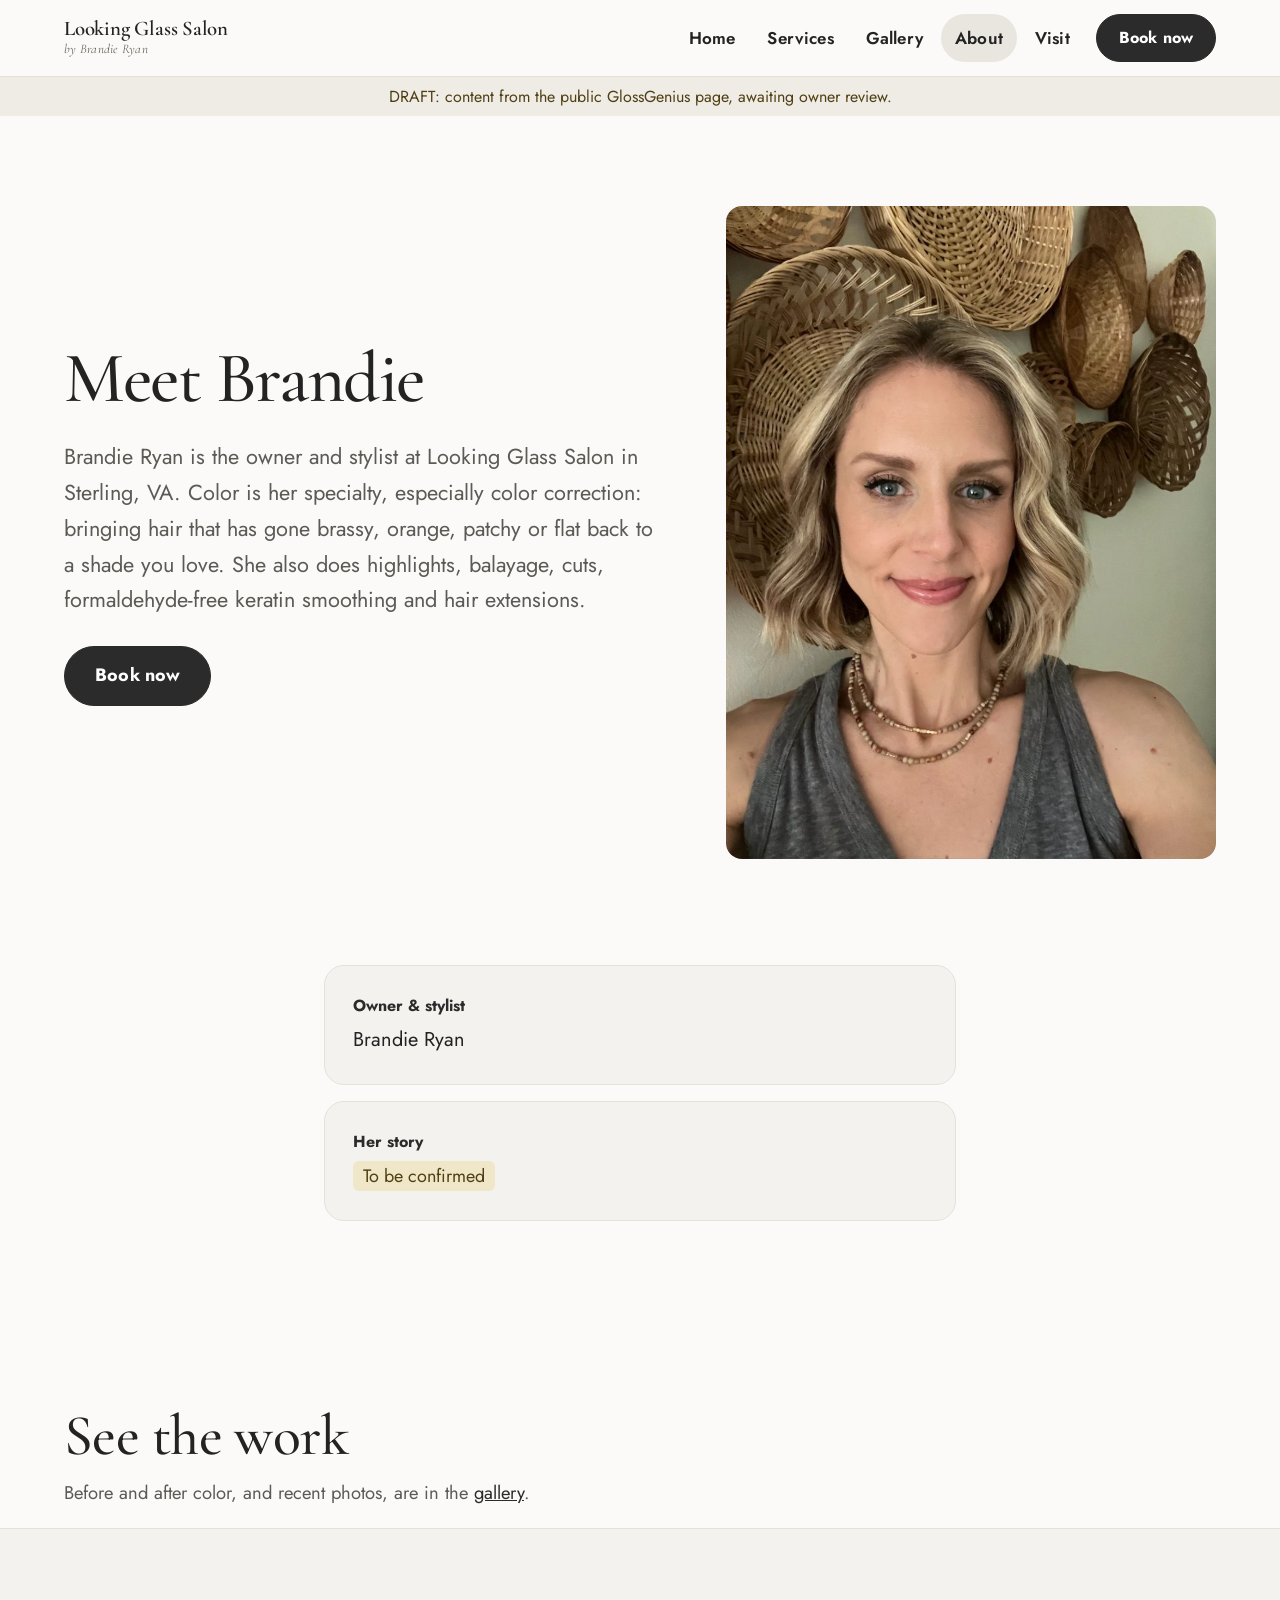
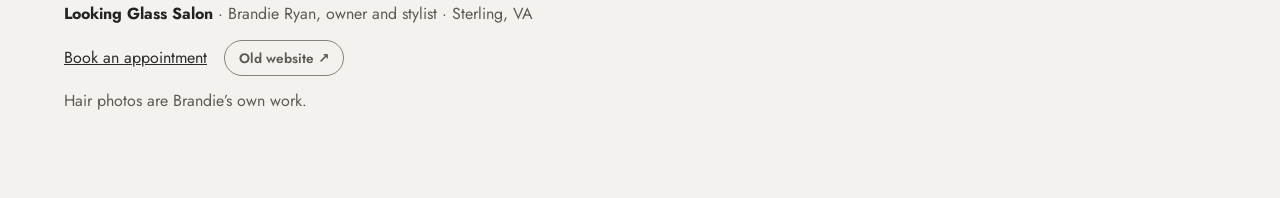
==== commit 0702e531: "Clean-up: remove Mama Ryan and logo mark, cut repeat photos, focus on color correction - Remove "Mam" ====
--- a/about.html
+++ b/about.html
@@ -18,24 +18,19 @@
 <main id="main">
 <section class="phero wrap">
 <div><h1 class="rv">Meet Brandie</h1>
-<p class="lede rv">Brandie Ryan, known to her clients as Mama Ryan, is the owner and stylist at Looking Glass Salon. She offers hair color, highlights, balayage, cuts, formaldehyde-free keratin smoothing and hair extensions in Sterling, VA.</p>
+<p class="lede rv">Brandie Ryan is the owner and stylist at Looking Glass Salon in Sterling, VA. Color is her specialty, especially color correction: bringing hair that has gone brassy, orange, patchy or flat back to a shade you love. She also does highlights, balayage, cuts, formaldehyde-free keratin smoothing and hair extensions.</p>
 <p class="rv"><a class="btn big" data-book>Book now</a></p></div>
-<figure class="pic brandie rv"><img src="assets/brandie.jpg" width="900" height="1200" alt="Brandie Ryan smiling, with a wavy blonde bob, in front of a wall of woven baskets" decoding="async"><figcaption>Brandie Ryan, known to her clients as Mama Ryan.</figcaption></figure>
+<figure class="pic brandie rv"><img src="assets/brandie.jpg" width="900" height="1200" alt="Brandie Ryan smiling, with a wavy blonde bob, in front of a wall of woven baskets" decoding="async"></figure>
 </section>
 <section class="wrap about-body">
 <dl class="facts" style="grid-template-columns:1fr;padding:0">
 <div class="fact rv"><dt>Owner &amp; stylist</dt><dd data-fact="owner.name"></dd></div>
 <div class="fact rv"><dt>Her story</dt><dd data-fact="owner.bio"></dd></div>
-<p class="sig rv" aria-hidden="true">Mama Ryan</p>
 </dl>
-<figure class="pic rv"><img src="assets/art/flatlay.jpg" width="1700" height="1129" alt="Brass shears, a wooden comb, two tortoiseshell clips and a folded towel laid out on sage-green linen" decoding="async"></figure>
 </section>
 <section class="wrap sec-h" aria-labelledby="work-h2">
-<h2 id="work-h2" class="rv">Her work</h2>
-<p class="rv">Color, cuts and highlights from Brandie's chair. <a href="gallery.html">See the whole gallery</a>.</p>
-</section>
-<section class="band wrap" aria-label="Examples of her work">
-<figure class="pic rv"><img src="assets/gallery/ryan-48.jpg" width="1050" height="1400" alt="Long, straight blonde hair with a soft honey root blend" decoding="async"></figure><figure class="pic rv"><img src="assets/gallery/ryan-25.jpg" width="1050" height="1400" alt="Back view of long wavy copper hair with golden ends" decoding="async"></figure><figure class="pic rv"><img src="assets/hero/hero-bob.jpg" width="2000" height="1324" alt="Back view of a short, wavy bob with brown and caramel highlights against a plain wall" decoding="async"></figure>
+<h2 id="work-h2" class="rv">See the work</h2>
+<p class="rv">Before and after color, and recent photos, are in the <a href="gallery.html">gallery</a>.</p>
 </section>
 </main>
 <footer id="site-footer"></footer>
--- a/css/style.css
+++ b/css/style.css
@@ -516,3 +516,137 @@
   .bar .brand-by{display:none}
   .bar .brand-mark{height:36px}
 }
+
+
+/* ============================================================
+   Calm restyle (inspired by The Lane, Akari Beauty, The Collective)
+   Light, airy, soft shapes. Same sage and cream palette.
+   Removes the 3D tilt, gold-lined frames, extruded type and block buttons.
+   Everything below overrides earlier rules on purpose; delete this block to go back.
+   ============================================================ */
+:root{--line:#dfe3d2;--edge:#7d8872}
+
+/* type: elegant, lighter, calmer sizes */
+h1,h2,h3{font-weight:500;letter-spacing:-.01em;line-height:1.1}
+.phero h1,.close h2,.bk-title,.calm-hero h1{text-shadow:none;font-weight:500}
+.phero h1::after,.close h2::after,.bk-title::after{display:none}
+.phero h1{font-size:clamp(2.4rem,5.6vw,4.6rem);line-height:1.02}
+.split h2{font-size:clamp(2rem,4vw,3.2rem);text-shadow:none}
+.close h2{font-size:clamp(2.2rem,5vw,4rem);line-height:1.05;max-width:12em}
+.sec-h h2,.work-h h2{font-weight:500}
+.lede,.sec-h p{font-weight:400;color:var(--muted)}
+
+/* header: quiet, always shows Book now */
+.bar{box-shadow:none;border-bottom:1px solid var(--line)}
+nav a{border-radius:999px}
+nav a[aria-current]{box-shadow:none;background:var(--step2)}
+.review-banner{border:0;border-image:none;background:var(--step3)}
+@media(max-width:700px){nav{box-shadow:0 12px 24px -16px rgba(0,0,0,.25)}}
+
+/* buttons: flat, soft, no brass edge or block shadow */
+.btn{background:var(--btn-bg);border:1.5px solid var(--btn-bg);box-shadow:none;transform:none;transition:background-color .2s,color .2s,border-color .2s}
+.btn:hover{transform:none;box-shadow:none;filter:brightness(1.12)}
+.btn:active{transform:none;box-shadow:none}
+.btn.alt{background:transparent;color:var(--ink);border:1.5px solid var(--ink);box-shadow:none;margin-left:0}
+.btn.alt:hover{background:var(--step2);filter:none}
+.chips button[aria-pressed="true"],.shade-list button[aria-pressed="true"]{background:var(--accent);border-color:var(--accent);color:var(--accent-ink)}
+.chips button:hover{transform:none}
+
+/* calm home hero: headline, one soft arch of a real photo */
+.calm-hero{display:grid;grid-template-columns:minmax(0,1.05fr) minmax(0,.95fr);gap:clamp(32px,6vw,96px);align-items:center;padding-block:clamp(40px,7vw,104px)}
+.calm-hero h1{font-size:clamp(2.8rem,6.4vw,5.6rem);line-height:1.02;max-width:11em}
+.calm-hero .lede{margin:22px 0 30px;font-size:clamp(1.15rem,1.7vw,1.35rem);max-width:28em}
+.calm-hero .hero-cta{margin:0;display:flex;flex-wrap:wrap;gap:12px}
+.arch{margin:0;justify-self:center;width:min(100%,440px);padding:14px;background:var(--step2);border-radius:999px 999px 36px 36px}
+.arch img{width:100%;aspect-ratio:3/4.1;object-fit:cover;object-position:50% 35%;border-radius:999px 999px 24px 24px}
+@media(max-width:860px){.calm-hero{grid-template-columns:1fr;gap:32px}.arch{order:-1;width:min(72%,320px)}}
+
+/* two steps: a real sequence, so numbered, in two quiet columns */
+.steps h2{font-size:clamp(2rem,4vw,3rem)}
+.steps ol{display:grid;grid-template-columns:repeat(2,minmax(0,1fr));gap:clamp(24px,5vw,72px);max-width:1440px;margin:auto;padding:0 var(--pad) clamp(48px,7vw,96px);counter-reset:st}
+.steps li:nth-child(n){display:block;background:none;border:0;border-image:none;border-top:1px solid var(--line);padding:24px 0 0}
+.steps li::before{counter-increment:st;content:counter(st);display:block;margin-bottom:6px;font:400 2rem/1 "Cormorant Garamond",Georgia,serif;color:var(--accent)}
+.steps h3{font-size:clamp(1.8rem,3.4vw,2.6rem);font-style:normal;font-weight:500;line-height:1.1;margin-bottom:10px}
+.steps p{font-size:1.15rem;color:var(--muted)}
+@media(max-width:760px){.steps ol{grid-template-columns:1fr}}
+
+/* services list on home */
+.line:hover{transform:none}
+.line:hover strong{text-decoration:underline;text-underline-offset:5px}
+.line strong{font-weight:600}
+
+/* soft closing band */
+.close{background:var(--step2);border:0;border-image:none}
+.close p{font-size:1.15rem}
+
+/* pictures, tiles, cards: rounded and flat instead of gold frames */
+.pic,.tile,.svc-card,.fact{border:0;border-image:none;box-shadow:none;transform-style:flat;will-change:auto}
+.pic{overflow:visible}
+.pic img{border-radius:20px}
+.pic figcaption{padding:0}
+.pic.panel{border-radius:20px}
+.tile{border-radius:16px;overflow:hidden}
+.tile:hover img{transform:none}
+.svc-card,.fact{border:1px solid var(--line);border-radius:20px;background:var(--step1);padding:28px}
+.svc-card:hover{background:#fff}
+.svc-card h3,.svc-top,.fact dt,.fact dd{transform:none}
+.banner{max-width:1440px;margin:auto;padding-inline:var(--pad)}
+.banner img{border-radius:20px}
+.ph,.ba-stage,.loops video,.tour img,.story img,.brandie img,.tour-stage,.ring-wrap canvas{border-radius:16px}
+
+/* footer: no gold rule */
+footer{border:0;border-image:none;border-top:1px solid var(--line)}
+.old-site{border-color:var(--edge)}
+
+/* lightbox */
+dialog#lightbox{border:0;border-image:none;border-radius:20px;box-shadow:0 24px 60px rgba(40,36,26,.35)}
+dialog#lightbox .close{border:0;background:var(--step2)}
+dialog#lightbox button:not(.close){border:0;background:var(--accent)}
+
+/* booking pages */
+.bk-title{font-size:clamp(2.2rem,5vw,3.6rem)}
+.bk-demo,.bk-sum,.bk-svc,.bk-extra,.bk-day{border:1px solid var(--line);border-image:none;box-shadow:none;border-radius:16px}
+.bk-sum{background:var(--step1)}
+.bk-day[aria-pressed="true"]{border-color:var(--plum)}
+.bk-extra[aria-pressed="true"],.bk-svc.picked{border-color:var(--accent)}
+.bk-time{border:1.5px solid var(--edge)}
+.bk-time[aria-pressed="true"]{border-color:var(--plum);box-shadow:none}
+.bk-field input,.bk-field textarea{border:1.5px solid var(--edge);border-radius:10px}
+.bk-steps li::before{background:#fff;border:2px solid var(--accent);color:var(--accent)}
+.bk-steps li.now::before{background:var(--accent);color:#fff;border-color:var(--accent)}
+.bk-steps li.done::before{background:var(--plum);color:#fff;border-color:var(--plum)}
+.bk-check{border-color:var(--accent);color:var(--accent)}
+.bk-when{border-left-color:var(--accent)}
+.bk-icon svg{fill:var(--accent);stroke:none;filter:none}
+.bk-seal{background:var(--plum);border:5px solid var(--step2);box-shadow:none}
+
+/* 3D tour and swatch ring stay, just framed softly */
+.tour-card{border:0;border-image:none;border-radius:14px;box-shadow:0 8px 24px -12px rgba(40,36,26,.4)}
+.tour-dots button{border-color:var(--accent)}
+
+/* motion: no scroll-in rise or photo zoom; keep only what answers a tap */
+.js .rv,.js .rv.in{opacity:1;transform:none;transition:none}
+.js .pic img,.js .pic.in img{transform:none;transition:none}
+@media(prefers-reduced-motion:reduce){.btn{transition:none}}
+
+
+/* ============================================================
+   Neutral palette: warm white and charcoal, no green or gold.
+   Change these values to recolor the whole site.
+   ============================================================ */
+:root{
+  --bg:#fbfaf8;--step1:#f4f2ee;--step2:#e9e6e0;--step3:#efece6;
+  --ink:#232323;--muted:#5c5a55;--accent:#2b2b2b;--accent-ink:#ffffff;
+  --cream:#ece9e3;--cream-ink:#232323;--plum:#2b2b2b;
+  --gold:#8a857b;--gold-lo:#6b675f;--gold-hi:#d8d4cc;
+  --gold-grad:linear-gradient(#8a857b,#8a857b);
+  --line:#e4e1da;--edge:#85817a
+}
+.bk-lines li{border-bottom-color:var(--line)}
+.bk-day[aria-pressed="true"] small{color:#e9e6e0}
+.bk-seal{background:var(--accent)}
+
+/* Clean-up: no logo mark, fewer pictures, single-column layouts where a photo was removed */
+.about-body,.visit-body{grid-template-columns:minmax(0,1fr);max-width:760px}
+.close{grid-template-columns:minmax(0,1fr);justify-items:center;text-align:center}
+.close h2,.close p{margin-inline:auto}
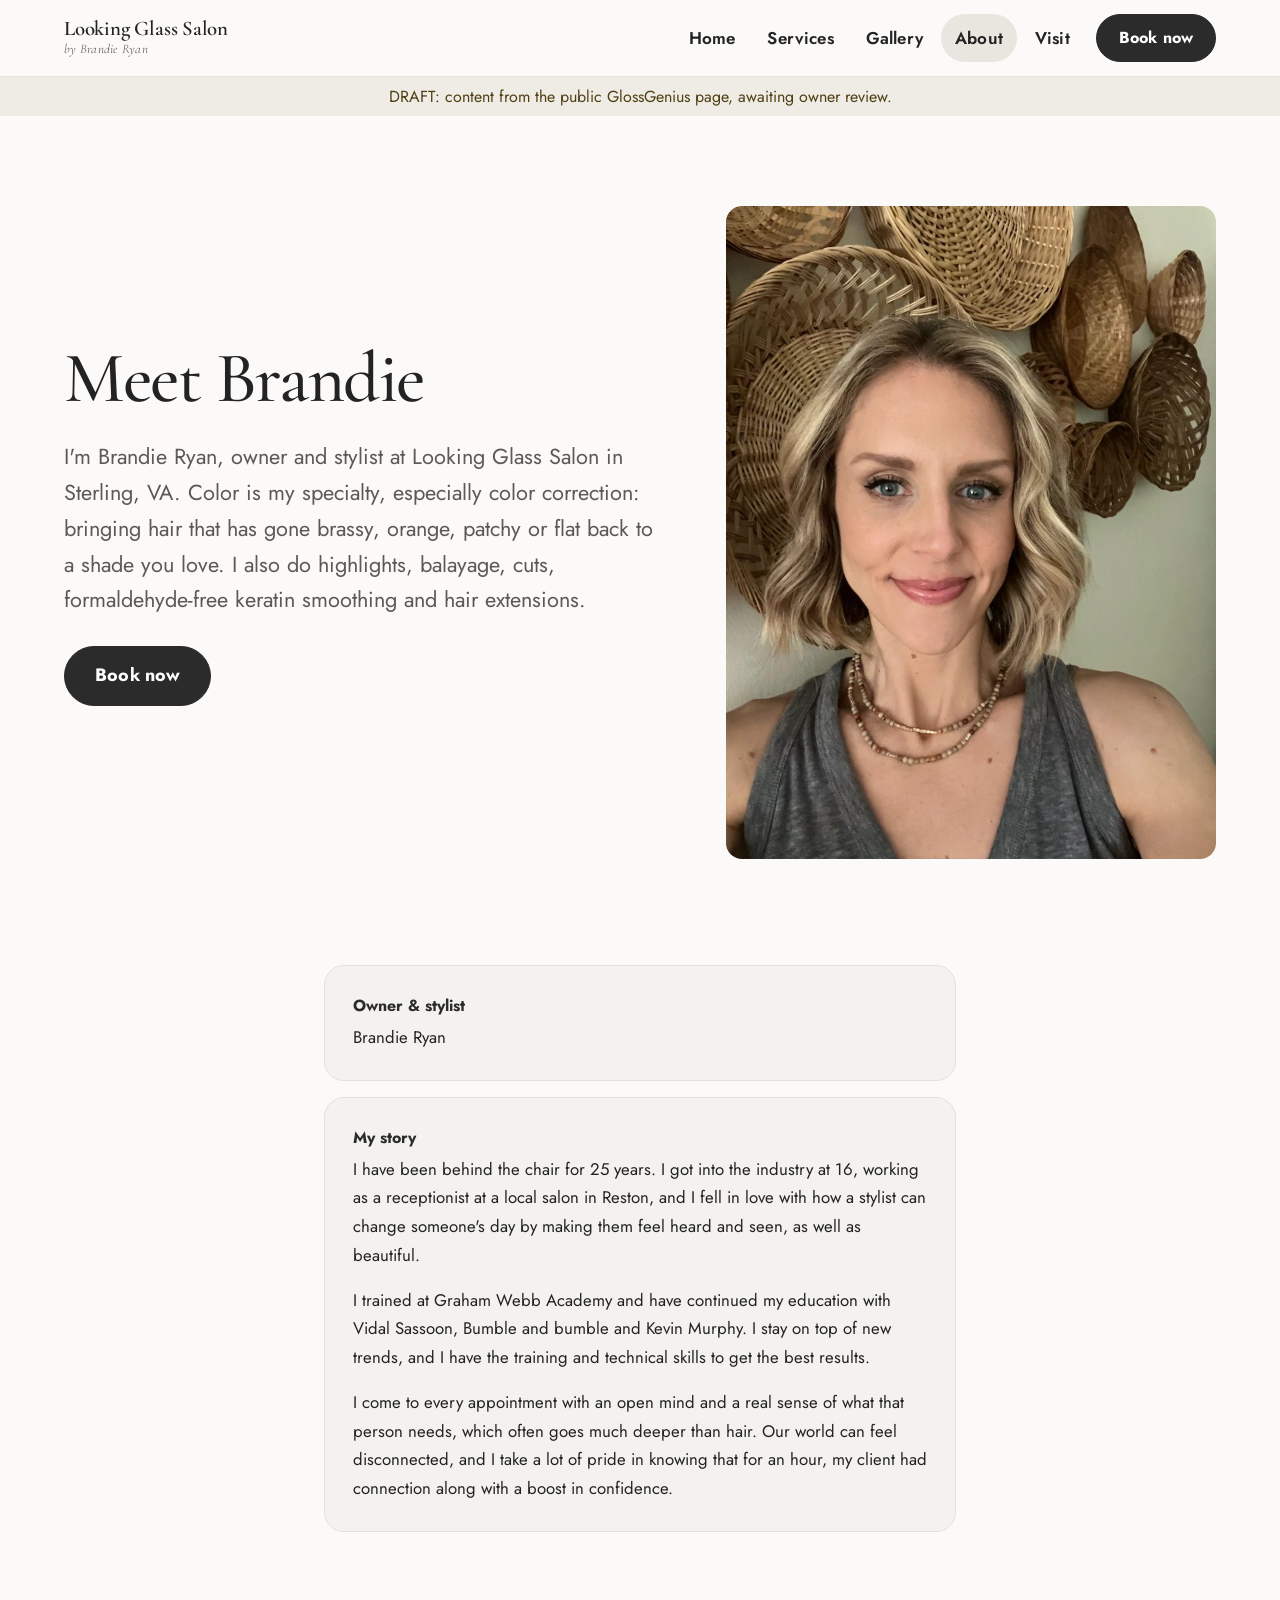
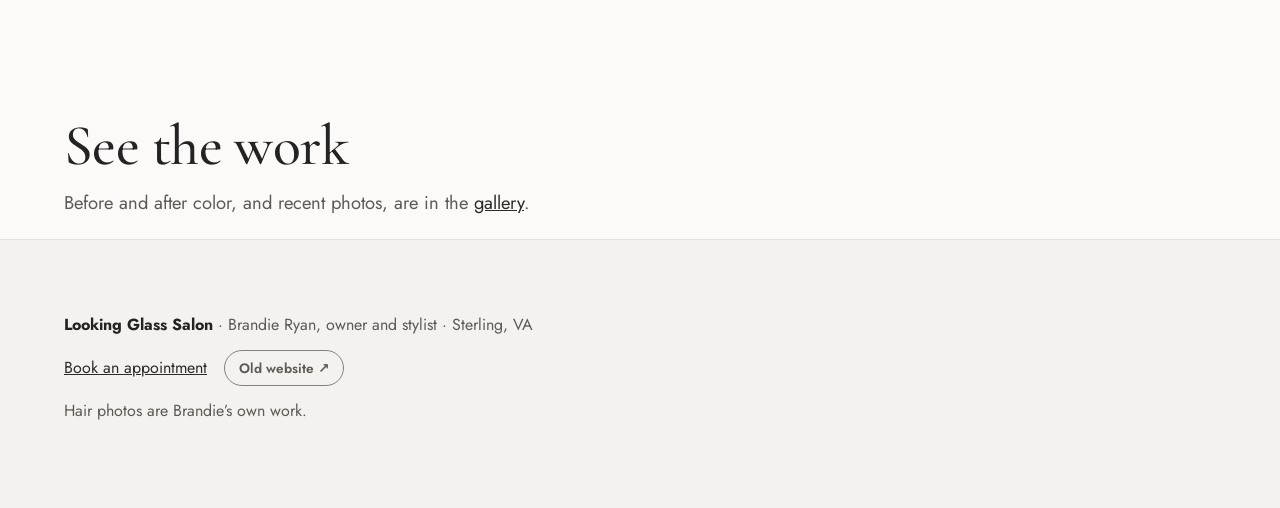
==== commit f58bf703: "About page: add Brandie's bio and write the intro in first person Co-Authored-By: Claude Sonnet 5.5 " ====
--- a/about.html
+++ b/about.html
@@ -18,14 +18,14 @@
 <main id="main">
 <section class="phero wrap">
 <div><h1 class="rv">Meet Brandie</h1>
-<p class="lede rv">Brandie Ryan is the owner and stylist at Looking Glass Salon in Sterling, VA. Color is her specialty, especially color correction: bringing hair that has gone brassy, orange, patchy or flat back to a shade you love. She also does highlights, balayage, cuts, formaldehyde-free keratin smoothing and hair extensions.</p>
+<p class="lede rv">I'm Brandie Ryan, owner and stylist at Looking Glass Salon in Sterling, VA. Color is my specialty, especially color correction: bringing hair that has gone brassy, orange, patchy or flat back to a shade you love. I also do highlights, balayage, cuts, formaldehyde-free keratin smoothing and hair extensions.</p>
 <p class="rv"><a class="btn big" data-book>Book now</a></p></div>
 <figure class="pic brandie rv"><img src="assets/brandie.jpg" width="900" height="1200" alt="Brandie Ryan smiling, with a wavy blonde bob, in front of a wall of woven baskets" decoding="async"></figure>
 </section>
 <section class="wrap about-body">
 <dl class="facts" style="grid-template-columns:1fr;padding:0">
 <div class="fact rv"><dt>Owner &amp; stylist</dt><dd data-fact="owner.name"></dd></div>
-<div class="fact rv"><dt>Her story</dt><dd data-fact="owner.bio"></dd></div>
+<div class="fact rv"><dt>My story</dt><dd data-fact="owner.bio"></dd></div>
 </dl>
 </section>
 <section class="wrap sec-h" aria-labelledby="work-h2">
--- a/css/style.css
+++ b/css/style.css
@@ -650,3 +650,7 @@
 .about-body,.visit-body{grid-template-columns:minmax(0,1fr);max-width:760px}
 .close{grid-template-columns:minmax(0,1fr);justify-items:center;text-align:center}
 .close h2,.close p{margin-inline:auto}
+
+/* About: bio paragraphs */
+.fact dd p{margin:0 0 1em;font-size:1.05rem;line-height:1.7}
+.fact dd p:last-child{margin-bottom:0}
